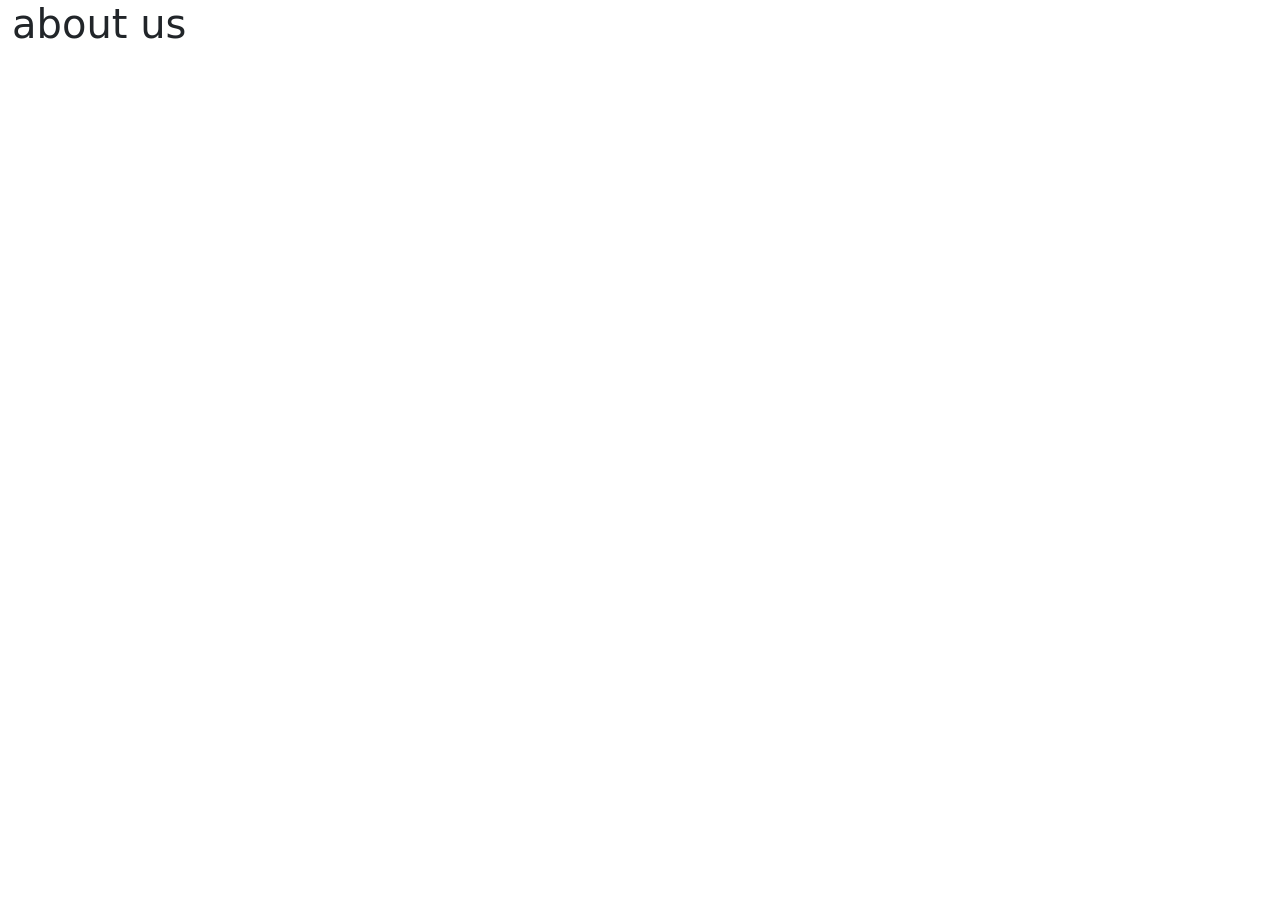
==== about.html @ 3131c7ce "made header and footer components, routing implemented" ====
<!DOCTYPE html>
<html lang="en">

<head>
    <meta charset="UTF-8">
    <meta name="viewport" content="width=device-width, initial-scale=1.0">
    <title>About us</title>
    <!-- Bootstrap -->
    <link href="https://cdn.jsdelivr.net/npm/bootstrap@5.3.8/dist/css/bootstrap.min.css" rel="stylesheet"
        integrity="sha384-sRIl4kxILFvY47J16cr9ZwB07vP4J8+LH7qKQnuqkuIAvNWLzeN8tE5YBujZqJLB" crossorigin="anonymous">
    <!-- External styles -->
    <link rel="stylesheet" href="style.css">
</head>

<body data-page="about">
    <div class="root">
        <!-- Header -->
        <div id="header"></div>
        <!-- End Header -->
        <main class="container-fluid">
            <h1>about us</h1>
        </main>
        <!-- Footer -->
        <div id="footer"></div>
        <!-- End Footer -->
    </div>
    <!-- jQuery -->
    <script src="https://code.jquery.com/jquery-4.0.0.min.js"
        integrity="sha256-OaVG6prZf4v69dPg6PhVattBXkcOWQB62pdZ3ORyrao=" crossorigin="anonymous"></script>
    <!-- External script -->
    <script src="components.js"></script>
    <script src="main.js"></script>
    <!-- Bootstrap -->
    <script src="https://cdn.jsdelivr.net/npm/bootstrap@5.3.8/dist/js/bootstrap.bundle.min.js"
        integrity="sha384-FKyoEForCGlyvwx9Hj09JcYn3nv7wiPVlz7YYwJrWVcXK/BmnVDxM+D2scQbITxI"
        crossorigin="anonymous"></script>
</body>

</html>
---- style.css ----
.logo-header {
    width: 2.5rem;
}

.intro-bg {
    background: linear-gradient(
        to bottom,
        var(--bs-light) 0%,
        var(--bs-light) 50%,
        transparent 50%,
        transparent 100%
    );
}

.intro-section {
    position: relative;
    background: url('https://images.pexels.com/photos/12843342/pexels-photo-12843342.jpeg') center/cover no-repeat;
    overflow: hidden;
}

/* Ensure content stays above overlay */
.intro-section > * {
    position: relative;
    z-index: 1;
}

.call-to-action {
    position: relative;
    background: url('https://images.pexels.com/photos/12843342/pexels-photo-12843342.jpeg') center/cover no-repeat;
    overflow: hidden;
}

.call-to-action > * {
    position: relative;
    z-index: 1;
}

/* Testimonial section */
.testimonial-section {
    background: url('https://images.pexels.com/photos/26559578/pexels-photo-26559578.jpeg') center/cover no-repeat;
    position: relative;
}

.testimonial-section::before {
    content: "";
    position: absolute;
    inset: 0;
    background: rgba(0, 0, 0, 0.5);
}

.testimonial-section .container {
    position: relative;
    z-index: 1;
}

.testimonial-glass {
    max-width: 600px;
    border-radius: 16px;
    backdrop-filter: blur(15px);
    background: rgba(255,255,255,0.08);
    border: 1px solid rgba(255,255,255,0.2);
    box-shadow: 0 10px 30px rgba(0,0,0,0.2);
    transition: 0.3s ease;
}

.custom-control .carousel-control-prev-icon,
.custom-control .carousel-control-next-icon {
    filter: invert(1);
}

.carousel-indicators button {
    background-color: #ffffff;
    opacity: 0.5;
}

.carousel-indicators .active {
    opacity: 1;
}
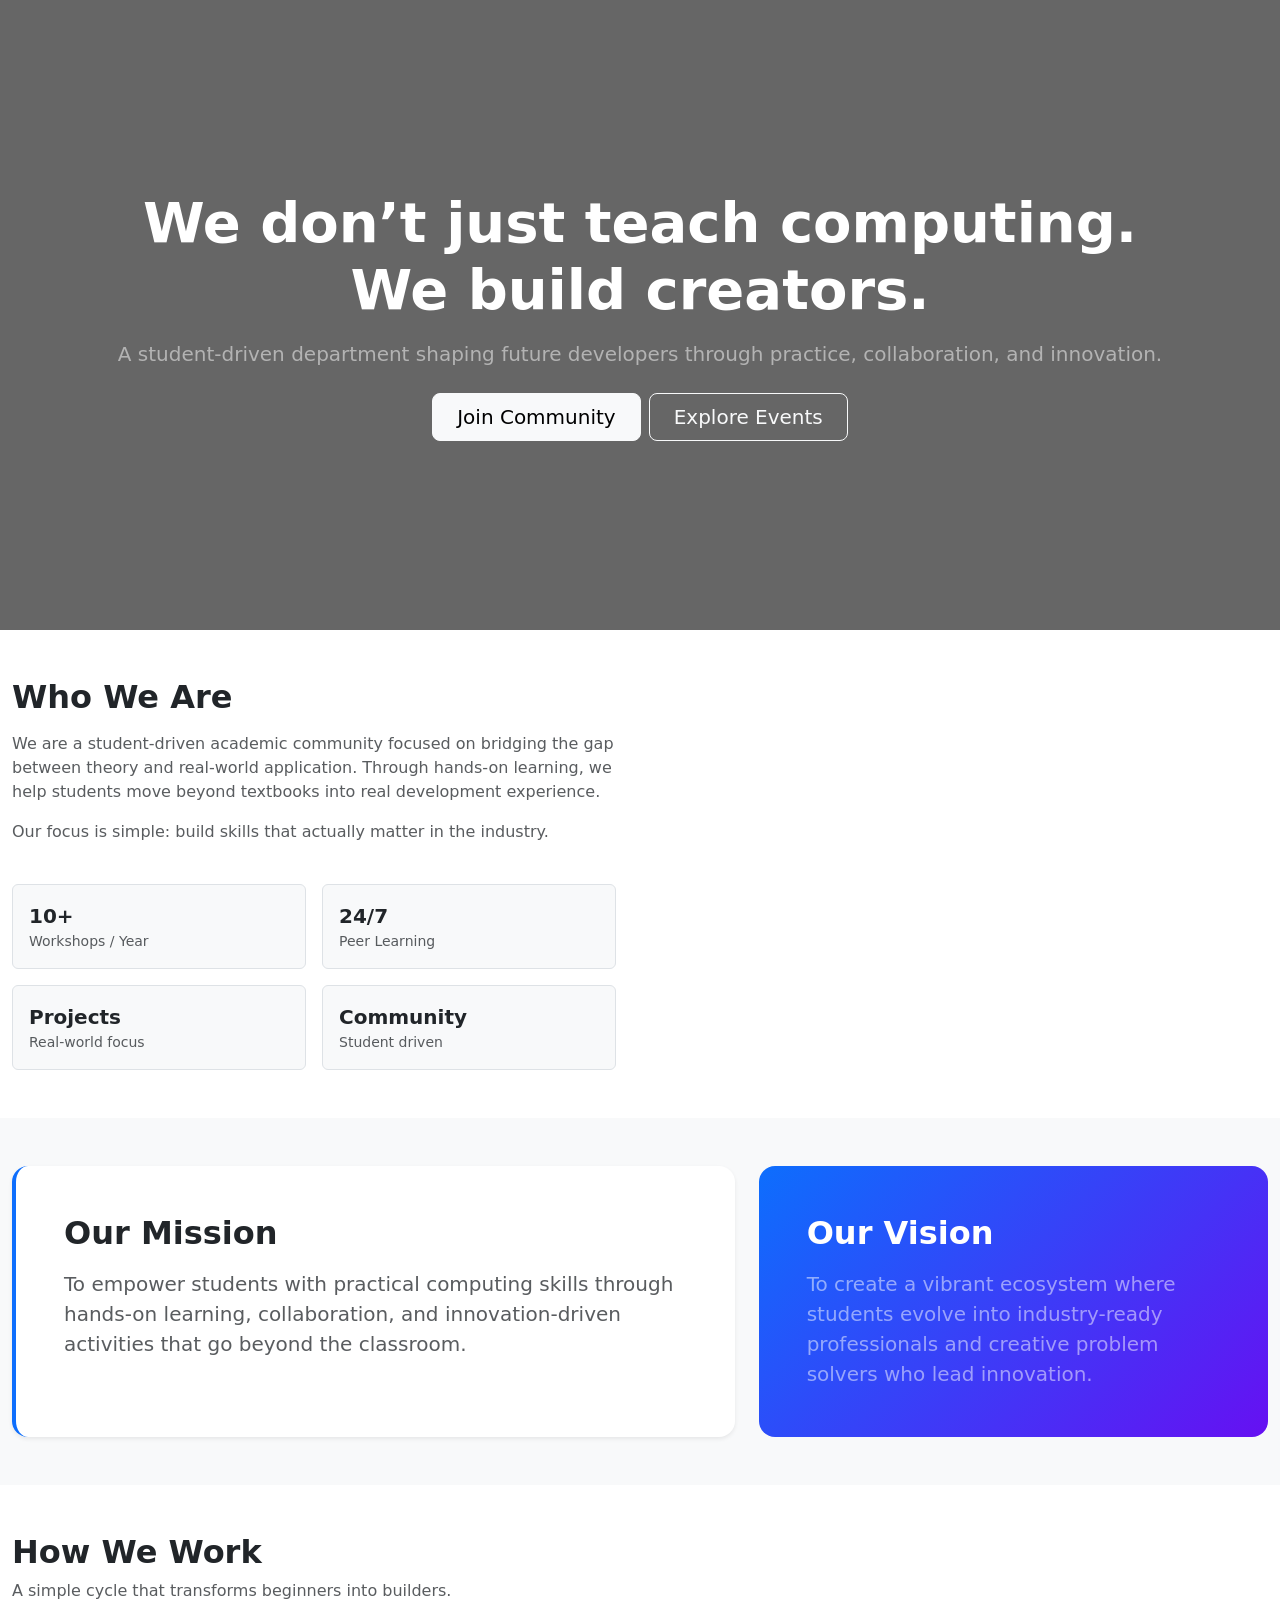
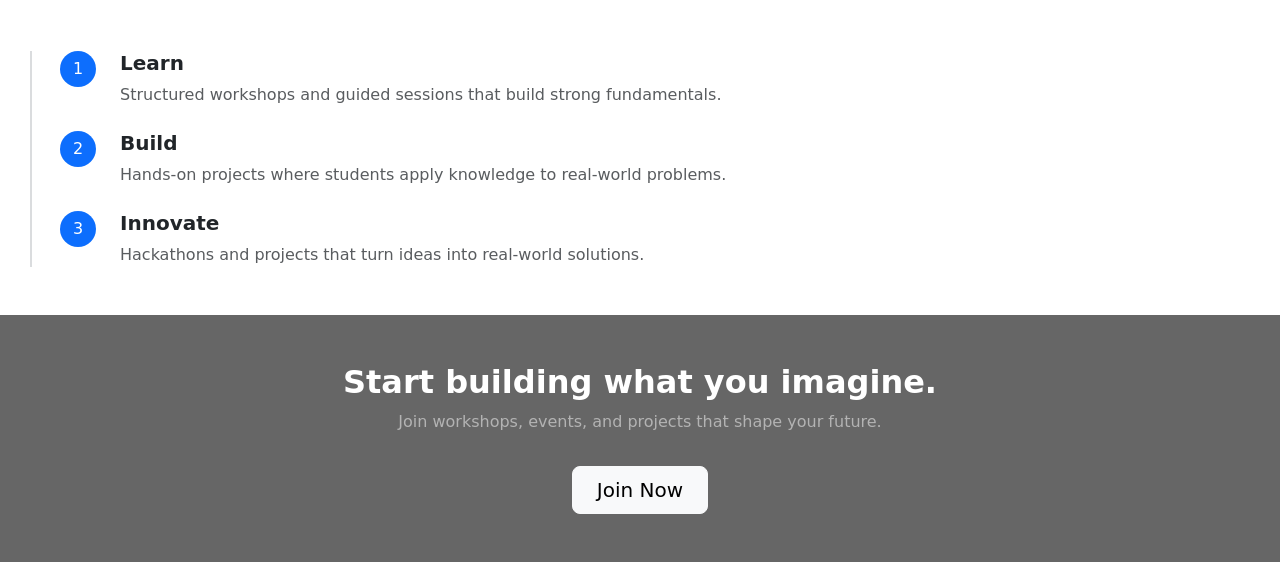
==== commit 5974ae38: "finished layouting all the pages" ====
--- a/about.html
+++ b/about.html
@@ -17,8 +17,207 @@
         <!-- Header -->
         <div id="header"></div>
         <!-- End Header -->
-        <main class="container-fluid">
-            <h1>about us</h1>
+        <main class="container-fluid p-0">
+
+            <section class="page-hero text-white d-flex align-items-center">
+                <div class="container-fluid text-center py-5">
+
+                    <h1 class="display-4 fw-bold">
+                        We don’t just teach computing.<br>
+                        We build creators.
+                    </h1>
+
+                    <p class="lead text-white-50 mt-3">
+                        A student-driven department shaping future developers through practice, collaboration, and
+                        innovation.
+                    </p>
+
+                    <div class="mt-4 d-flex flex-column flex-sm-row justify-content-center gap-2">
+                        <a href="join.html" class="btn btn-light btn-lg px-4">Join Community</a>
+                        <a href="events.html" class="btn btn-outline-light btn-lg px-4">Explore Events</a>
+                    </div>
+
+                </div>
+            </section>
+
+            <section class="container-fluid py-5">
+
+                <div class="row align-items-center g-5">
+
+                    <div class="col-md-6">
+
+                        <h2 class="fw-bold mb-3">Who We Are</h2>
+
+                        <p class="text-body-secondary">
+                            We are a student-driven academic community focused on bridging the gap between theory and
+                            real-world
+                            application.
+                            Through hands-on learning, we help students move beyond textbooks into real development
+                            experience.
+                        </p>
+
+                        <p class="text-body-secondary">
+                            Our focus is simple: build skills that actually matter in the industry.
+                        </p>
+
+                        <div class="row g-3 mt-4">
+
+                            <div class="col-6">
+                                <div class="p-3 bg-light border rounded">
+                                    <div class="fw-bold fs-5">10+</div>
+                                    <div class="small text-body-secondary">Workshops / Year</div>
+                                </div>
+                            </div>
+
+                            <div class="col-6">
+                                <div class="p-3 bg-light border rounded">
+                                    <div class="fw-bold fs-5">24/7</div>
+                                    <div class="small text-body-secondary">Peer Learning</div>
+                                </div>
+                            </div>
+
+                            <div class="col-6">
+                                <div class="p-3 bg-light border rounded">
+                                    <div class="fw-bold fs-5">Projects</div>
+                                    <div class="small text-body-secondary">Real-world focus</div>
+                                </div>
+                            </div>
+
+                            <div class="col-6">
+                                <div class="p-3 bg-light border rounded">
+                                    <div class="fw-bold fs-5">Community</div>
+                                    <div class="small text-body-secondary">Student driven</div>
+                                </div>
+                            </div>
+
+                        </div>
+
+                    </div>
+
+                    <div class="col-md-6 text-center">
+                        <img src="https://images.pexels.com/photos/11121324/pexels-photo-11121324.jpeg"
+                            class="img-fluid rounded shadow" alt="">
+                    </div>
+
+                </div>
+
+            </section>
+
+            <section class="py-5 container-fluid bg-light">
+
+                <div class="row g-4 align-items-stretch">
+
+                    <div class="col-md-7">
+                        <div class="p-5 bg-white shadow-sm rounded-4 h-100 border-start border-4 border-primary">
+                            <h2 class="fw-bold mb-3">Our Mission</h2>
+                            <p class="text-body-secondary mb-0 fs-5">
+                                To empower students with practical computing skills through hands-on learning,
+                                collaboration, and innovation-driven activities that go beyond the classroom.
+                            </p>
+                        </div>
+                    </div>
+
+                    <div class="col-md-5">
+                        <div class="p-5 h-100 rounded-4 text-white"
+                            style="background: linear-gradient(135deg,#0d6efd,#6610f2);">
+
+                            <h2 class="fw-bold mb-3">Our Vision</h2>
+                            <p class="text-white-50 mb-0 fs-5">
+                                To create a vibrant ecosystem where students evolve into industry-ready professionals
+                                and creative problem solvers who lead innovation.
+                            </p>
+
+                        </div>
+                    </div>
+
+                </div>
+
+            </section>
+
+            <section class="py-5 container-fluid">
+
+                <div class="mb-5">
+                    <h2 class="fw-bold">How We Work</h2>
+                    <p class="text-body-secondary">A simple cycle that transforms beginners into builders.</p>
+                </div>
+
+                <div class="position-relative ps-5">
+
+                    <!-- vertical line -->
+                    <div class="position-absolute top-0 bottom-0 bg-secondary opacity-25"
+                        style="left: 18px; width: 2px; z-index: 0;">
+                    </div>
+
+                    <!-- Step 1 -->
+                    <div class="d-flex mb-4 position-relative" style="z-index: 1;">
+                        <div class="me-4">
+                            <div class="rounded-circle bg-primary text-white d-flex align-items-center justify-content-center"
+                                style="width:36px;height:36px;">
+                                1
+                            </div>
+                        </div>
+                        <div>
+                            <h5 class="fw-bold">Learn</h5>
+                            <p class="text-body-secondary mb-0">
+                                Structured workshops and guided sessions that build strong fundamentals.
+                            </p>
+                        </div>
+                    </div>
+
+                    <!-- Step 2 -->
+                    <div class="d-flex mb-4 position-relative" style="z-index: 1;">
+                        <div class="me-4">
+                            <div class="rounded-circle bg-primary text-white d-flex align-items-center justify-content-center"
+                                style="width:36px;height:36px;">
+                                2
+                            </div>
+                        </div>
+                        <div>
+                            <h5 class="fw-bold">Build</h5>
+                            <p class="text-body-secondary mb-0">
+                                Hands-on projects where students apply knowledge to real-world problems.
+                            </p>
+                        </div>
+                    </div>
+
+                    <!-- Step 3 -->
+                    <div class="d-flex position-relative" style="z-index: 1;">
+                        <div class="me-4">
+                            <div class="rounded-circle bg-primary text-white d-flex align-items-center justify-content-center"
+                                style="width:36px;height:36px;">
+                                3
+                            </div>
+                        </div>
+                        <div>
+                            <h5 class="fw-bold">Innovate</h5>
+                            <p class="text-body-secondary mb-0">
+                                Hackathons and projects that turn ideas into real-world solutions.
+                            </p>
+                        </div>
+                    </div>
+
+                </div>
+
+            </section>
+
+            <section class="about-cta text-white text-center d-flex align-items-center">
+
+                <div class="container-fluid py-5">
+
+                    <h2 class="fw-bold">Start building what you imagine.</h2>
+
+                    <p class="text-white-50">
+                        Join workshops, events, and projects that shape your future.
+                    </p>
+
+                    <a href="join.html" class="btn btn-light btn-lg mt-3 px-4">
+                        Join Now
+                    </a>
+
+                </div>
+
+            </section>
+
         </main>
         <!-- Footer -->
         <div id="footer"></div>
--- a/style.css
+++ b/style.css
@@ -75,4 +75,131 @@
 
 .carousel-indicators .active {
     opacity: 1;
+}
+
+/* Page Hero */
+.page-hero {
+    min-height: 70vh;
+    position: relative;
+    background-attachment: fixed;
+    background-position: center;
+    background-size: cover;
+    background-repeat: no-repeat;
+}
+
+.page-hero::before {
+    content: "";
+    position: absolute;
+    inset: 0;
+    background-color: rgba(0,0,0,0.6);
+}
+
+.page-hero > div {
+    position: relative;
+    z-index: 1;
+}
+
+body[data-page="about"] .page-hero {
+background-image: url("https://images.pexels.com/photos/26834970/pexels-photo-26834970.jpeg");
+}
+
+body[data-page="events"] .page-hero {
+background-image: url("https://images.pexels.com/photos/3183150/pexels-photo-3183150.jpeg");
+}
+
+body[data-page="gallery"] .page-hero {
+background-image: url("https://images.pexels.com/photos/31085764/pexels-photo-31085764.jpeg");
+}
+
+body[data-page="contact"] .page-hero {
+background-image: url("https://images.pexels.com/photos/30901556/pexels-photo-30901556.jpeg");
+}
+
+/* CTA */
+.about-cta {
+    background: url("https://images.pexels.com/photos/26559578/pexels-photo-26559578.jpeg");
+    position: relative;
+}
+
+.about-cta::before {
+    content: "";
+    position: absolute;
+    inset: 0;
+    background: rgba(0,0,0,0.6);
+}
+
+.about-cta > div {
+    position: relative;
+    z-index: 1;
+}
+
+.w-fit {
+    min-width: fit-content;
+}
+
+.timeline::before {
+    content: "";
+    position: absolute;
+    top: 0;
+    left: 50%;
+    width: 2px;
+    height: 100%;
+    background: #dee2e6;
+    transform: translateX(-50%);
+}
+
+@media (max-width: 767.98px) {
+  .timeline::before {
+    left: 20px;
+    transform: none;
+  }
+}
+
+.timeline-dot {
+    width: 14px;
+    height: 14px;
+    background: #0d6efd;
+    border-radius: 50%;
+    border: 3px solid #fff;
+    z-index: 2;
+}
+@media (max-width: 767.98px) {
+  .timeline-dot {
+    position: relative;
+    left: 6px;
+  }
+}
+
+.timeline-img {
+  width: 100%;
+  aspect-ratio: 5/4;
+  border-radius: 24px;
+  object-fit: cover;
+}
+
+.timeline-img-sm {
+  width: 80%;
+  height: fit-content;
+  position: relative;
+  bottom: -33%;
+  left: -8%;
+  border: 6px solid #fff;
+  border-radius: 24px;
+  aspect-ratio: 5/4;
+  object-fit: cover;
+}
+
+@media (max-width: 767.98px) {
+  .timeline .row {
+    position: relative;
+  }
+
+  .timeline .col-md-2 {
+    justify-content: flex-start !important;
+    padding-left: 20px;
+  }
+
+  .timeline .col-md-5 {
+    padding-left: 60px;
+  }
 }
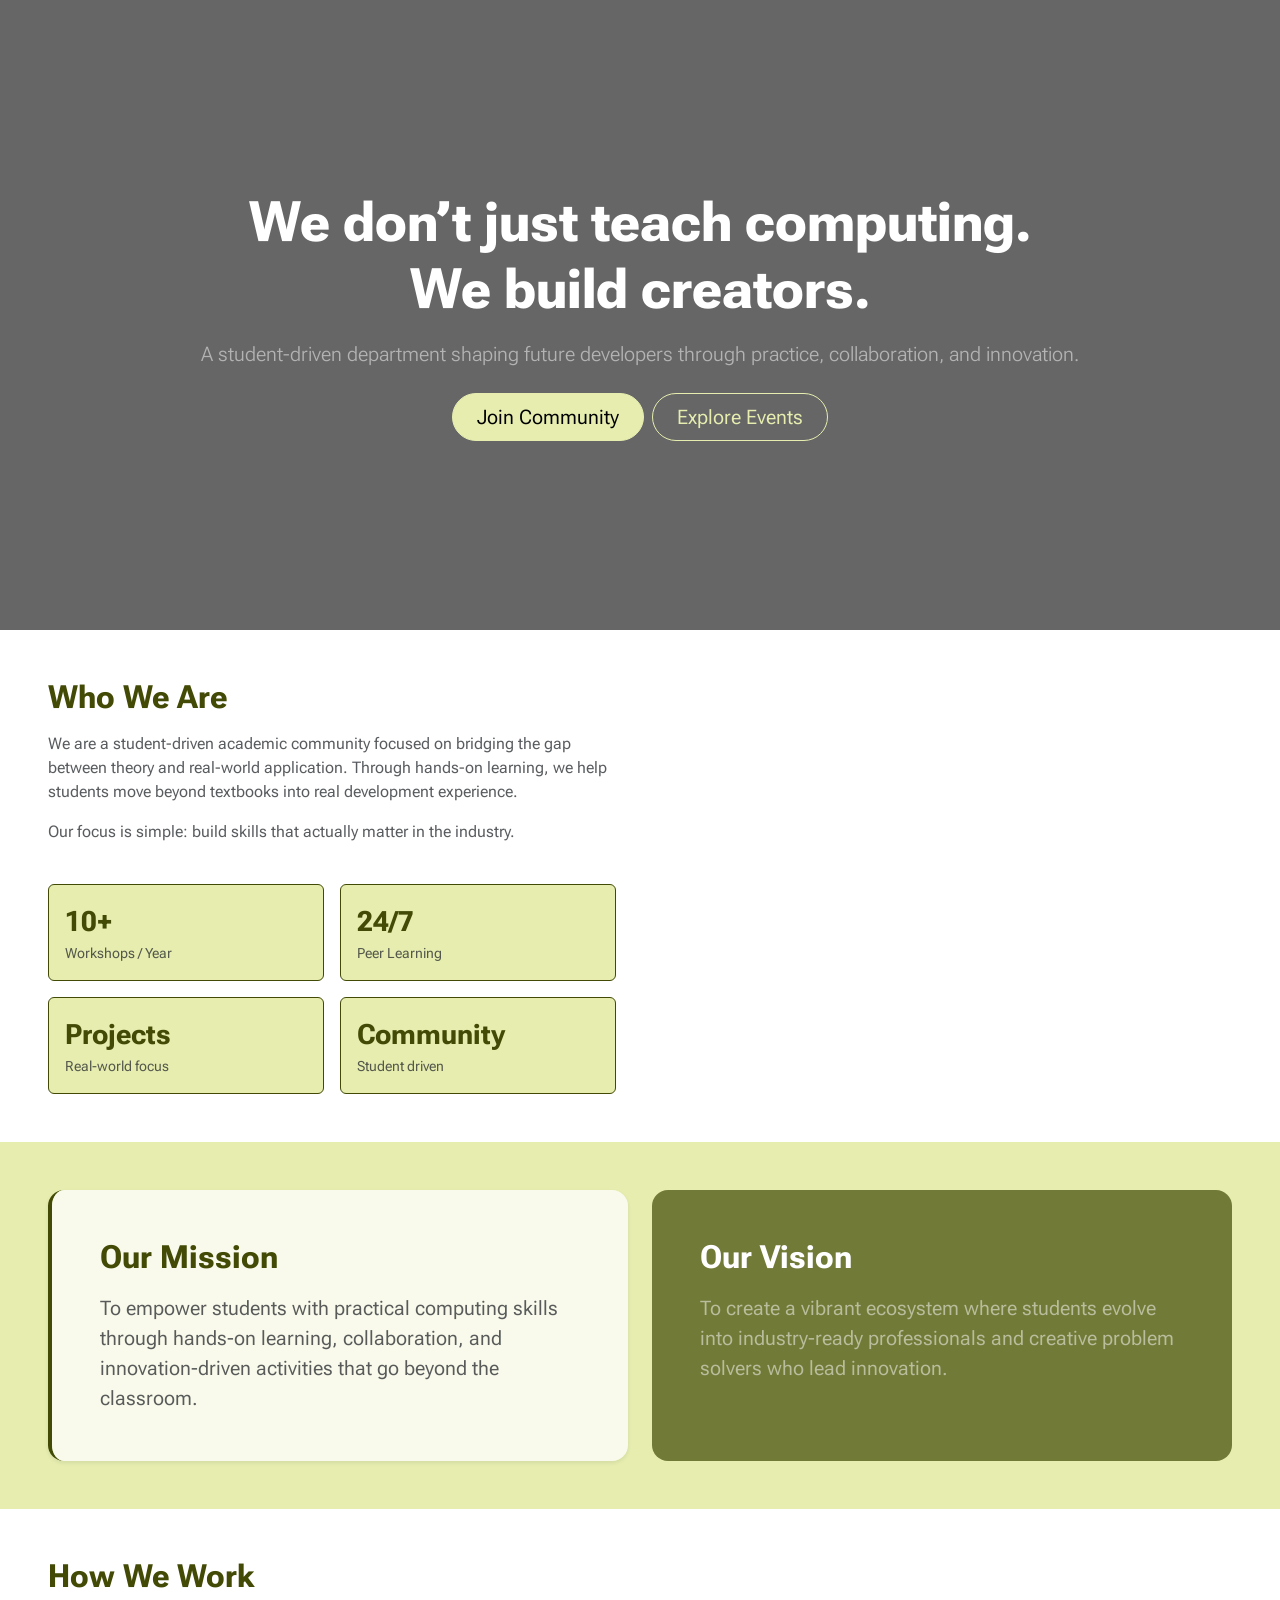
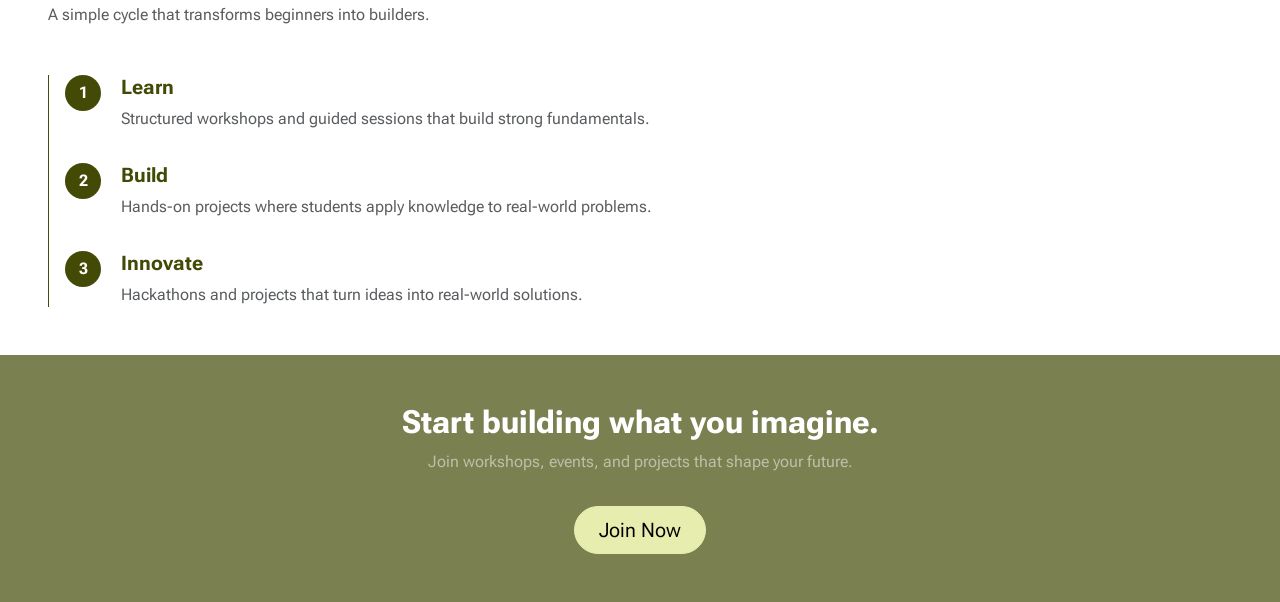
==== commit 8d998172: "full design complete" ====
--- a/about.html
+++ b/about.html
@@ -4,10 +4,19 @@
 <head>
     <meta charset="UTF-8">
     <meta name="viewport" content="width=device-width, initial-scale=1.0">
+    <link rel="icon" type="image/svg+xml" href="assets/svg/logo.svg">
     <title>About us</title>
+    <!-- Fonts -->
+    <link rel="preconnect" href="https://fonts.googleapis.com">
+    <link rel="preconnect" href="https://fonts.gstatic.com" crossorigin>
+    <link
+        href="https://fonts.googleapis.com/css2?family=Roboto+Flex:opsz,wght,XOPQ,XTRA,YOPQ,YTDE,YTFI,YTLC,YTUC@8..144,100..1000,96,468,79,-203,738,514,712&display=swap"
+        rel="stylesheet">
     <!-- Bootstrap -->
     <link href="https://cdn.jsdelivr.net/npm/bootstrap@5.3.8/dist/css/bootstrap.min.css" rel="stylesheet"
         integrity="sha384-sRIl4kxILFvY47J16cr9ZwB07vP4J8+LH7qKQnuqkuIAvNWLzeN8tE5YBujZqJLB" crossorigin="anonymous">
+    <!-- Bootstrap Icons -->
+    <link rel="stylesheet" href="https://cdn.jsdelivr.net/npm/bootstrap-icons@1.13.1/font/bootstrap-icons.min.css">
     <!-- External styles -->
     <link rel="stylesheet" href="style.css">
 </head>
@@ -19,10 +28,10 @@
         <!-- End Header -->
         <main class="container-fluid p-0">
 
-            <section class="page-hero text-white d-flex align-items-center">
-                <div class="container-fluid text-center py-5">
-
-                    <h1 class="display-4 fw-bold">
+            <section class="page-hero d-flex align-items-center">
+                <div class="container-fluid text-center p-5">
+
+                    <h1 class="display-4 fw-bold text-white">
                         We don’t just teach computing.<br>
                         We build creators.
                     </h1>
@@ -40,7 +49,7 @@
                 </div>
             </section>
 
-            <section class="container-fluid py-5">
+            <section class="container-fluid p-5">
 
                 <div class="row align-items-center g-5">
 
@@ -64,28 +73,28 @@
 
                             <div class="col-6">
                                 <div class="p-3 bg-light border rounded">
-                                    <div class="fw-bold fs-5">10+</div>
+                                    <div class="fw-bold fs-3">10+</div>
                                     <div class="small text-body-secondary">Workshops / Year</div>
                                 </div>
                             </div>
 
                             <div class="col-6">
                                 <div class="p-3 bg-light border rounded">
-                                    <div class="fw-bold fs-5">24/7</div>
+                                    <div class="fw-bold fs-3">24/7</div>
                                     <div class="small text-body-secondary">Peer Learning</div>
                                 </div>
                             </div>
 
                             <div class="col-6">
                                 <div class="p-3 bg-light border rounded">
-                                    <div class="fw-bold fs-5">Projects</div>
+                                    <div class="fw-bold fs-3">Projects</div>
                                     <div class="small text-body-secondary">Real-world focus</div>
                                 </div>
                             </div>
 
                             <div class="col-6">
                                 <div class="p-3 bg-light border rounded">
-                                    <div class="fw-bold fs-5">Community</div>
+                                    <div class="fw-bold fs-3">Community</div>
                                     <div class="small text-body-secondary">Student driven</div>
                                 </div>
                             </div>
@@ -103,12 +112,13 @@
 
             </section>
 
-            <section class="py-5 container-fluid bg-light">
+            <section class="p-5 container-fluid bg-light">
 
                 <div class="row g-4 align-items-stretch">
 
-                    <div class="col-md-7">
-                        <div class="p-5 bg-white shadow-sm rounded-4 h-100 border-start border-4 border-primary">
+                    <div class="col-md-6">
+                        <div
+                            class="p-5 bg-abs abs-secondary abs-1 shadow-sm rounded-4 h-100 border-start border-4 border-primary">
                             <h2 class="fw-bold mb-3">Our Mission</h2>
                             <p class="text-body-secondary mb-0 fs-5">
                                 To empower students with practical computing skills through hands-on learning,
@@ -117,9 +127,8 @@
                         </div>
                     </div>
 
-                    <div class="col-md-5">
-                        <div class="p-5 h-100 rounded-4 text-white"
-                            style="background: linear-gradient(135deg,#0d6efd,#6610f2);">
+                    <div class="col-md-6">
+                        <div class="p-5 h-100 rounded-4 text-white bg-abs abs-primary abs-1">
 
                             <h2 class="fw-bold mb-3">Our Vision</h2>
                             <p class="text-white-50 mb-0 fs-5">
@@ -134,83 +143,57 @@
 
             </section>
 
-            <section class="py-5 container-fluid">
+            <section class="p-5 container-fluid">
 
                 <div class="mb-5">
                     <h2 class="fw-bold">How We Work</h2>
                     <p class="text-body-secondary">A simple cycle that transforms beginners into builders.</p>
                 </div>
 
-                <div class="position-relative ps-5">
-
-                    <!-- vertical line -->
-                    <div class="position-absolute top-0 bottom-0 bg-secondary opacity-25"
-                        style="left: 18px; width: 2px; z-index: 0;">
-                    </div>
-
-                    <!-- Step 1 -->
-                    <div class="d-flex mb-4 position-relative" style="z-index: 1;">
-                        <div class="me-4">
-                            <div class="rounded-circle bg-primary text-white d-flex align-items-center justify-content-center"
-                                style="width:36px;height:36px;">
-                                1
-                            </div>
-                        </div>
+                <ul class="step-list border-start px-3">
+
+                    <li>
                         <div>
                             <h5 class="fw-bold">Learn</h5>
                             <p class="text-body-secondary mb-0">
                                 Structured workshops and guided sessions that build strong fundamentals.
                             </p>
                         </div>
-                    </div>
-
-                    <!-- Step 2 -->
-                    <div class="d-flex mb-4 position-relative" style="z-index: 1;">
-                        <div class="me-4">
-                            <div class="rounded-circle bg-primary text-white d-flex align-items-center justify-content-center"
-                                style="width:36px;height:36px;">
-                                2
-                            </div>
-                        </div>
+                    </li>
+
+                    <li>
                         <div>
                             <h5 class="fw-bold">Build</h5>
                             <p class="text-body-secondary mb-0">
                                 Hands-on projects where students apply knowledge to real-world problems.
                             </p>
                         </div>
-                    </div>
-
-                    <!-- Step 3 -->
-                    <div class="d-flex position-relative" style="z-index: 1;">
-                        <div class="me-4">
-                            <div class="rounded-circle bg-primary text-white d-flex align-items-center justify-content-center"
-                                style="width:36px;height:36px;">
-                                3
-                            </div>
-                        </div>
+                    </li>
+
+                    <li>
                         <div>
                             <h5 class="fw-bold">Innovate</h5>
                             <p class="text-body-secondary mb-0">
                                 Hackathons and projects that turn ideas into real-world solutions.
                             </p>
                         </div>
-                    </div>
-
-                </div>
-
-            </section>
-
-            <section class="about-cta text-white text-center d-flex align-items-center">
+                    </li>
+
+                </ul>
+
+            </section>
+
+            <section class="bg-abs abs-primary abs-2 text-white text-center d-flex align-items-center">
 
                 <div class="container-fluid py-5">
 
-                    <h2 class="fw-bold">Start building what you imagine.</h2>
+                    <h2 class="fw-bold text-white">Start building what you imagine.</h2>
 
                     <p class="text-white-50">
                         Join workshops, events, and projects that shape your future.
                     </p>
 
-                    <a href="join.html" class="btn btn-light btn-lg mt-3 px-4">
+                    <a href="#" class="btn btn-light btn-lg mt-3 px-4">
                         Join Now
                     </a>
 
--- a/style.css
+++ b/style.css
@@ -1,8 +1,213 @@
-.logo-header {
+
+:root {
+  --bs-primary: #424a06;
+  --bs-primary-rgb: 66, 74, 6;
+  --bs-light: #e6edaf;
+  --bs-light-rgb: 230, 237, 175;
+  --bs-bg-opacity: 1;
+  --bs-border-color: var(--bs-primary)
+}
+
+* {
+    font-family: "Roboto Flex", sans-serif;
+    color: var(--bs-primary);
+}
+
+/* OVERRIDE */
+
+/* Layout */
+
+.container-fluid {
+    padding: 0;
+}
+
+/* Button */
+
+.btn {
+    border-radius: 300px;
+}
+
+.btn-text-primary {
+    color: var(--bs-primary);
+}
+
+.btn-primary {
+  --bs-btn-bg: var(--bs-primary);
+  --bs-btn-border-color: var(--bs-primary);
+}
+
+.btn-primary:hover {
+  --bs-btn-hover-bg: #1b1f01;
+  --bs-btn-hover-border-color: #1b1f01;
+}
+
+.btn-light {
+  --bs-btn-bg: var(--bs-light);
+  --bs-btn-border-color: var(--bs-light);
+}
+
+.btn-light:hover {
+  --bs-btn-hover-bg: #c3cb89;
+  --bs-btn-hover-border-color: #c3cb89;
+}
+
+.btn-outline-light {
+  --bs-btn-color: var(--bs-light);
+  --bs-btn-border-color: var(--bs-light);
+}
+
+.btn-outline-light:hover {
+  --bs-btn-hover-bg: var(--bs-light);
+  --bs-btn-hover-border-color: var(--bs-light);
+}
+
+/* Badge */
+
+.badge {
+    display: inline;
+    width: fit-content;
+    border-radius: 10px;
+}
+
+.badge-outline-primary {
+    background-color: transparent;
+    border: 1px solid var(--bs-primary);
+    color: var(--bs-primary);
+}
+
+
+/* Navigation */
+
+.nav-link {
+    color: var(--bs-primary);
+    display: inline;
+}
+
+.navbar-nav .nav-link {
+    padding: 0px !important;
+    margin: 0px 12px 0px 12px;
+    color: var(--bs-primary);
+}
+
+.navbar-nav .nav-link.active {
+    font-weight: 700;
+    --bs-navbar-active-color: var(--bs-primary) !important;
+    border-bottom: 2px solid var(--bs-primary); 
+}
+
+.nav-link:hover {
+    border-bottom: 2px solid var(--bs-primary);
+}
+
+/* Tabs */
+
+.nav-pills .nav-link.active, .nav-pills .show > .nav-link {
+  --bs-border-color: var(--bs-primary);
+  --bs-nav-pills-link-active-bg: var(--bs-primary);
+}
+
+.nav-link:focus, .nav-link:hover {
+  color: var(--bs-primary);
+}
+
+/* CUSTOM */
+
+/* Logo */
+
+.logo {
     width: 2.5rem;
-}
-
-.intro-bg {
+    color: var(--bs-primary);
+}
+
+/* Page Hero */
+.page-hero {
+    min-height: 70vh;
+    position: relative;
+    background-attachment: fixed;
+    background-position: center;
+    background-size: cover;
+    background-repeat: no-repeat;
+}
+
+.page-hero::before {
+    content: "";
+    position: absolute;
+    inset: 0;
+    background-color: rgba(0,0,0,0.6);
+}
+
+.page-hero > div {
+    position: relative;
+    z-index: 1;
+}
+
+body[data-page="home"] .page-hero {
+    background-image: url("https://images.pexels.com/photos/6914649/pexels-photo-6914649.jpeg");
+}
+
+body[data-page="about"] .page-hero {
+    background-image: url("https://images.pexels.com/photos/26834970/pexels-photo-26834970.jpeg");
+}
+
+body[data-page="events"] .page-hero {
+    background-image: url("https://images.pexels.com/photos/3183150/pexels-photo-3183150.jpeg");
+}
+
+body[data-page="gallery"] .page-hero {
+    background-image: url("https://images.pexels.com/photos/31085764/pexels-photo-31085764.jpeg");
+}
+
+body[data-page="contact"] .page-hero {
+background-image: url("https://images.pexels.com/photos/30901556/pexels-photo-30901556.jpeg");
+}
+
+/* Background */
+
+.bg-abs {
+    position: relative;
+    overflow: hidden;
+}
+
+.bg-abs > * {
+    position: relative;
+    z-index: 1;
+}
+
+.bg-abs::before {
+    content: "";
+    position: absolute;
+    inset: 0;
+}
+
+.abs-primary::before {
+    background: rgba(var(--bs-primary-rgb), 0.7);
+}
+
+.abs-secondary::before {
+    background: rgba(255, 255, 255, 0.75);
+}
+
+.abs-1 {
+    background: url('https://images.pexels.com/photos/12843342/pexels-photo-12843342.jpeg') center/cover no-repeat;
+}
+
+.abs-2 {
+    background: url('https://images.pexels.com/photos/26559578/pexels-photo-26559578.jpeg') center/cover no-repeat;
+}
+
+.bg-glass {
+    max-width: 600px;
+    border-radius: 16px;
+    backdrop-filter: blur(15px);
+    background: rgba(255,255,255,0.08);
+    border: 1px solid rgba(255,255,255,0.2);
+    box-shadow: 0 10px 30px rgba(0,0,0,0.2);
+    transition: 0.3s ease;
+}
+
+/* Banner */
+
+.banner-bg {
     background: linear-gradient(
         to bottom,
         var(--bs-light) 0%,
@@ -12,60 +217,39 @@
     );
 }
 
-.intro-section {
-    position: relative;
-    background: url('https://images.pexels.com/photos/12843342/pexels-photo-12843342.jpeg') center/cover no-repeat;
-    overflow: hidden;
-}
-
-/* Ensure content stays above overlay */
-.intro-section > * {
-    position: relative;
-    z-index: 1;
-}
-
-.call-to-action {
-    position: relative;
-    background: url('https://images.pexels.com/photos/12843342/pexels-photo-12843342.jpeg') center/cover no-repeat;
-    overflow: hidden;
-}
-
-.call-to-action > * {
-    position: relative;
-    z-index: 1;
-}
-
-/* Testimonial section */
-.testimonial-section {
-    background: url('https://images.pexels.com/photos/26559578/pexels-photo-26559578.jpeg') center/cover no-repeat;
-    position: relative;
-}
-
-.testimonial-section::before {
-    content: "";
-    position: absolute;
-    inset: 0;
-    background: rgba(0, 0, 0, 0.5);
-}
-
-.testimonial-section .container {
-    position: relative;
-    z-index: 1;
-}
-
-.testimonial-glass {
-    max-width: 600px;
-    border-radius: 16px;
-    backdrop-filter: blur(15px);
-    background: rgba(255,255,255,0.08);
-    border: 1px solid rgba(255,255,255,0.2);
-    box-shadow: 0 10px 30px rgba(0,0,0,0.2);
-    transition: 0.3s ease;
+/* Testimonials */
+
+.carousel {
+  max-width: 600px;  
 }
 
 .custom-control .carousel-control-prev-icon,
 .custom-control .carousel-control-next-icon {
-    filter: invert(1);
+    filter: invert();
+}
+
+.carousel-control-next, .carousel-control-prev {
+    top: 50%;
+    transform: translateY(-50%);
+    width: 2rem;
+    height: 2rem;
+    border-radius: 1rem;
+    background: var(--bs-light);
+    padding: 0.4rem;
+    margin: 0 -0.5rem;
+    opacity: 1;
+}
+
+.carousel-control-next {
+  right: -36px;
+}
+
+.carousel-control-prev {
+  left: -36px;
+}
+
+.carousel-indicators {
+  bottom: -50px;
 }
 
 .carousel-indicators button {
@@ -77,65 +261,50 @@
     opacity: 1;
 }
 
-/* Page Hero */
-.page-hero {
-    min-height: 70vh;
-    position: relative;
-    background-attachment: fixed;
-    background-position: center;
-    background-size: cover;
-    background-repeat: no-repeat;
-}
-
-.page-hero::before {
-    content: "";
-    position: absolute;
-    inset: 0;
-    background-color: rgba(0,0,0,0.6);
-}
-
-.page-hero > div {
-    position: relative;
-    z-index: 1;
-}
-
-body[data-page="about"] .page-hero {
-background-image: url("https://images.pexels.com/photos/26834970/pexels-photo-26834970.jpeg");
-}
-
-body[data-page="events"] .page-hero {
-background-image: url("https://images.pexels.com/photos/3183150/pexels-photo-3183150.jpeg");
-}
-
-body[data-page="gallery"] .page-hero {
-background-image: url("https://images.pexels.com/photos/31085764/pexels-photo-31085764.jpeg");
-}
-
-body[data-page="contact"] .page-hero {
-background-image: url("https://images.pexels.com/photos/30901556/pexels-photo-30901556.jpeg");
-}
-
-/* CTA */
-.about-cta {
-    background: url("https://images.pexels.com/photos/26559578/pexels-photo-26559578.jpeg");
-    position: relative;
-}
-
-.about-cta::before {
-    content: "";
-    position: absolute;
-    inset: 0;
-    background: rgba(0,0,0,0.6);
-}
-
-.about-cta > div {
-    position: relative;
-    z-index: 1;
-}
-
-.w-fit {
-    min-width: fit-content;
-}
+/* Step List */
+
+.step-list {
+    list-style: decimal;
+    padding-left: 0;
+    margin: 0;
+}
+
+.step-list li {
+    list-style-position: inside;
+    margin-bottom: 2rem;
+    padding-left: 0;
+}
+
+.step-list li:last-child {
+    margin-bottom: 0;
+}
+
+.step-list li::marker {
+    font-size: 0;
+}
+
+.step-list li::before {
+    content: counter(list-item);
+    display: inline-flex;
+    align-items: center;
+    justify-content: center;
+    width: 36px;
+    height: 36px;
+    margin-right: 1rem;
+    border-radius: 50%;
+    background: var(--bs-primary);
+    color: #fff;
+    font-weight: 700;
+    vertical-align: top;
+}
+
+.step-list li > div {
+    display: inline-block;
+    width: calc(100% - 56px);
+    vertical-align: top;
+}
+
+/* Timeline */
 
 .timeline::before {
     content: "";
@@ -144,7 +313,7 @@
     left: 50%;
     width: 2px;
     height: 100%;
-    background: #dee2e6;
+    background: var(--bs-light);
     transform: translateX(-50%);
 }
 
@@ -156,17 +325,17 @@
 }
 
 .timeline-dot {
-    width: 14px;
-    height: 14px;
-    background: #0d6efd;
+    width:24px;
+    height:24px;
+    background: var(--bs-primary);
     border-radius: 50%;
-    border: 3px solid #fff;
+    border: 3px solid var(--bs-light);
     z-index: 2;
 }
 @media (max-width: 767.98px) {
   .timeline-dot {
     position: relative;
-    left: 6px;
+    left: 1px;
   }
 }
 
@@ -202,4 +371,16 @@
   .timeline .col-md-5 {
     padding-left: 60px;
   }
-}+}
+
+/* FORM ELEMENTS */
+
+input, textarea {
+    border-radius: 20px !important;
+}
+
+/* UTILITIES */
+
+.w-fit {
+    min-width: fit-content;
+}
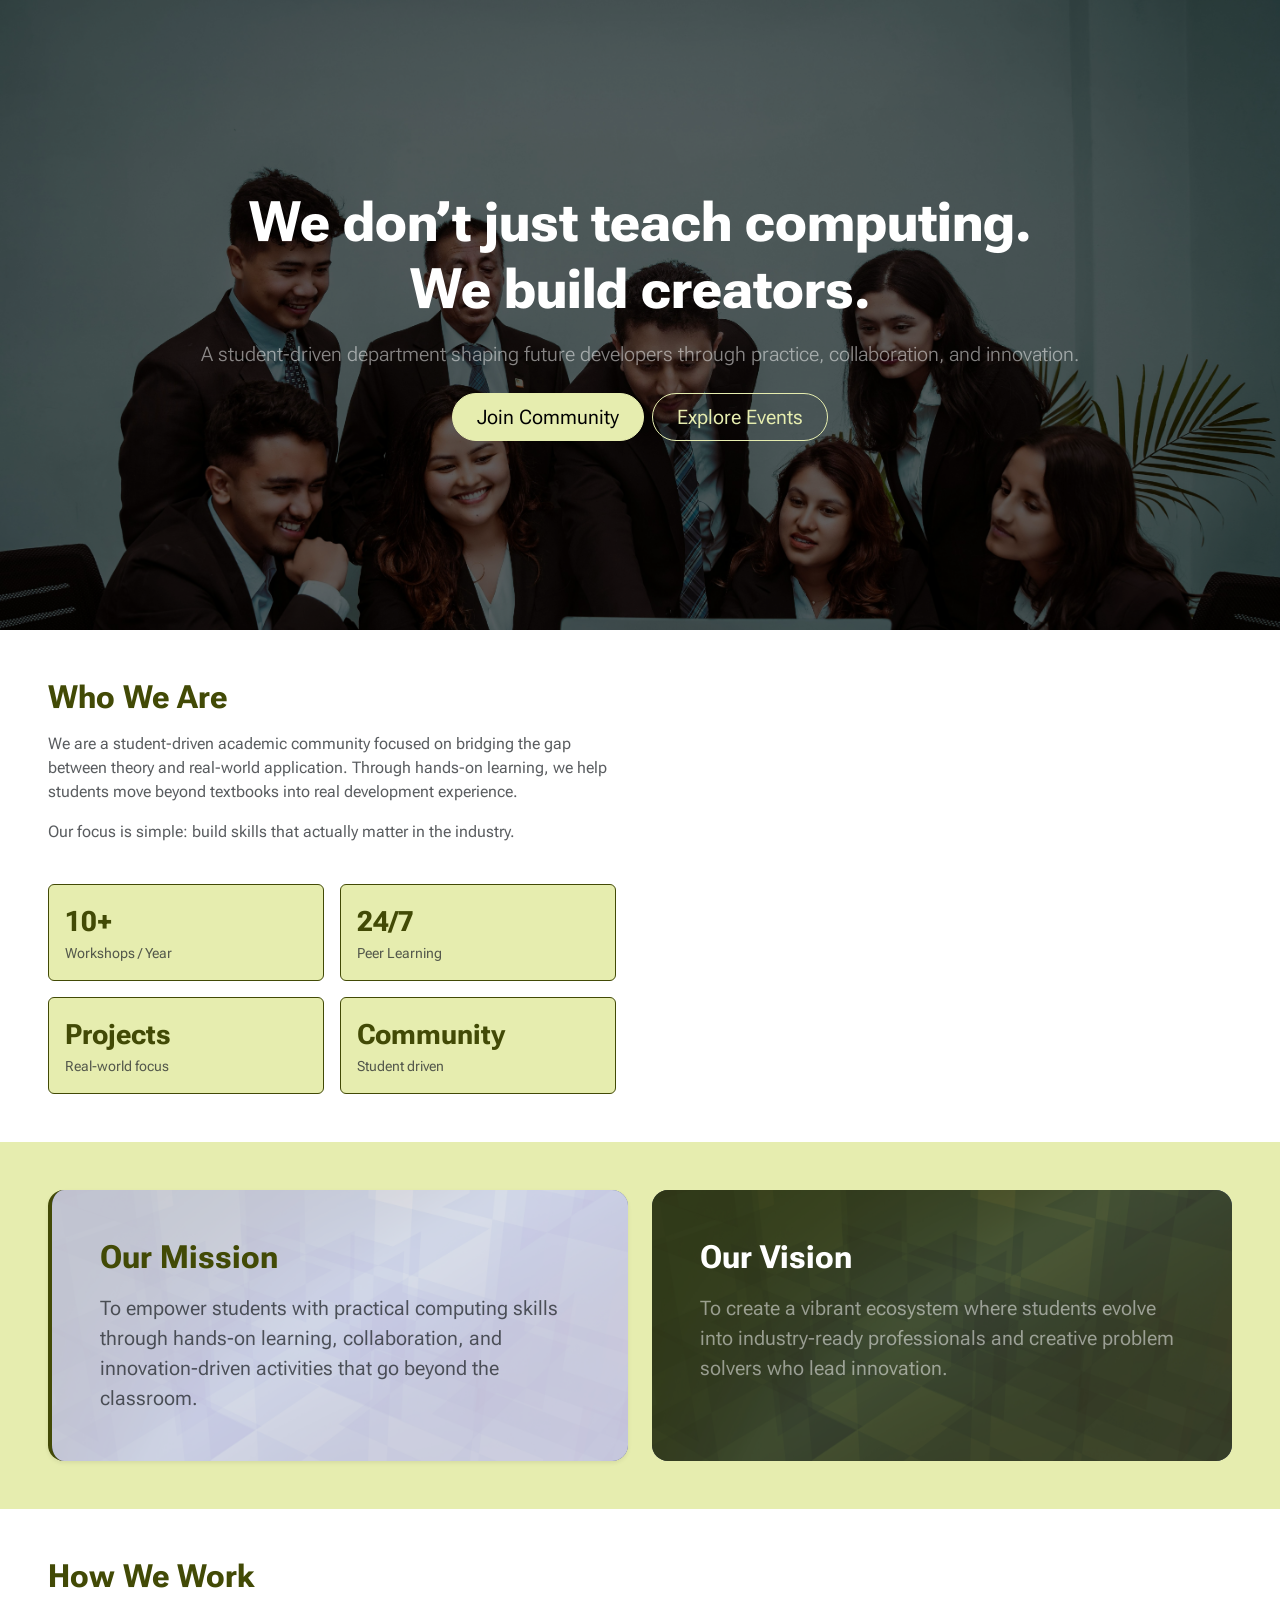
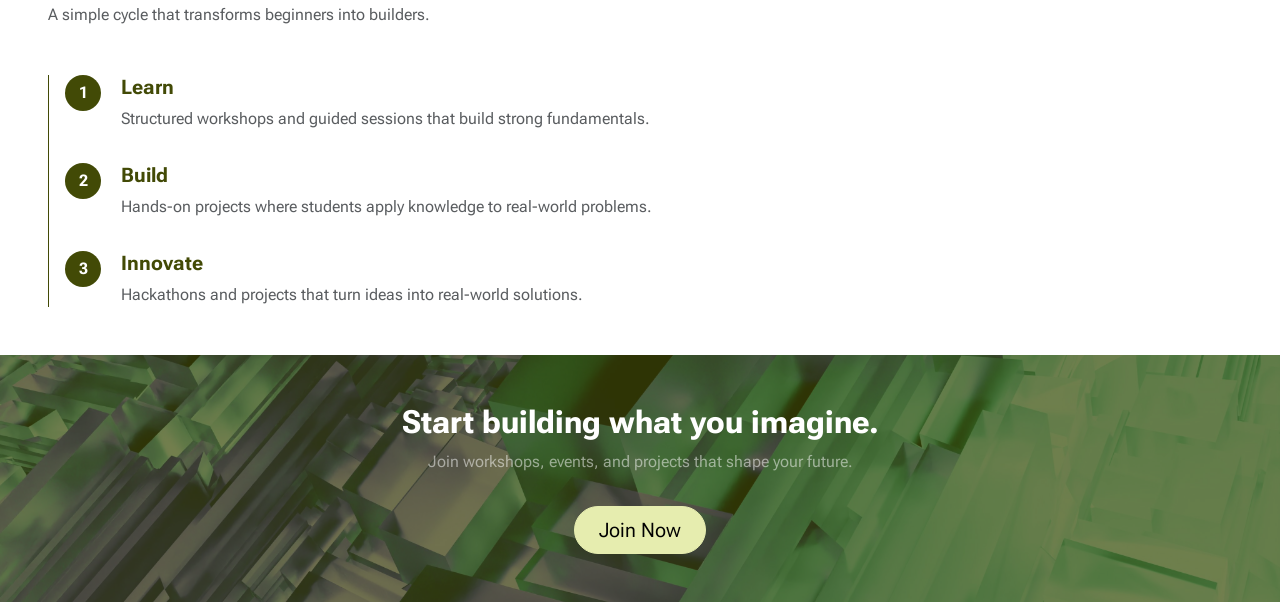
==== commit d7277859: "worked with assets" ====
--- a/about.html
+++ b/about.html
@@ -4,7 +4,7 @@
 <head>
     <meta charset="UTF-8">
     <meta name="viewport" content="width=device-width, initial-scale=1.0">
-    <link rel="icon" type="image/svg+xml" href="assets/svg/logo.svg">
+    <link rel="icon" type="image/svg+xml" href="assets/icons/favicon.svg">
     <title>About us</title>
     <!-- Fonts -->
     <link rel="preconnect" href="https://fonts.googleapis.com">
@@ -18,7 +18,7 @@
     <!-- Bootstrap Icons -->
     <link rel="stylesheet" href="https://cdn.jsdelivr.net/npm/bootstrap-icons@1.13.1/font/bootstrap-icons.min.css">
     <!-- External styles -->
-    <link rel="stylesheet" href="style.css">
+    <link rel="stylesheet" href="assets/css/style.css">
 </head>
 
 <body data-page="about">
@@ -210,8 +210,8 @@
     <script src="https://code.jquery.com/jquery-4.0.0.min.js"
         integrity="sha256-OaVG6prZf4v69dPg6PhVattBXkcOWQB62pdZ3ORyrao=" crossorigin="anonymous"></script>
     <!-- External script -->
-    <script src="components.js"></script>
-    <script src="main.js"></script>
+    <script src="assets/js/components.js"></script>
+    <script src="assets/js/main.js"></script>
     <!-- Bootstrap -->
     <script src="https://cdn.jsdelivr.net/npm/bootstrap@5.3.8/dist/js/bootstrap.bundle.min.js"
         integrity="sha384-FKyoEForCGlyvwx9Hj09JcYn3nv7wiPVlz7YYwJrWVcXK/BmnVDxM+D2scQbITxI"
--- a/assets/css/style.css
+++ b/assets/css/style.css
@@ -0,0 +1,386 @@
+
+:root {
+  --bs-primary: #424a06;
+  --bs-primary-rgb: 66, 74, 6;
+  --bs-light: #e6edaf;
+  --bs-light-rgb: 230, 237, 175;
+  --bs-bg-opacity: 1;
+  --bs-border-color: var(--bs-primary)
+}
+
+* {
+    font-family: "Roboto Flex", sans-serif;
+    color: var(--bs-primary);
+}
+
+/* OVERRIDE */
+
+/* Layout */
+
+.container-fluid {
+    padding: 0;
+}
+
+/* Button */
+
+.btn {
+    border-radius: 300px;
+}
+
+.btn-text-primary {
+    color: var(--bs-primary);
+}
+
+.btn-primary {
+  --bs-btn-bg: var(--bs-primary);
+  --bs-btn-border-color: var(--bs-primary);
+}
+
+.btn-primary:hover {
+  --bs-btn-hover-bg: #1b1f01;
+  --bs-btn-hover-border-color: #1b1f01;
+}
+
+.btn-light {
+  --bs-btn-bg: var(--bs-light);
+  --bs-btn-border-color: var(--bs-light);
+}
+
+.btn-light:hover {
+  --bs-btn-hover-bg: #c3cb89;
+  --bs-btn-hover-border-color: #c3cb89;
+}
+
+.btn-outline-light {
+  --bs-btn-color: var(--bs-light);
+  --bs-btn-border-color: var(--bs-light);
+}
+
+.btn-outline-light:hover {
+  --bs-btn-hover-bg: var(--bs-light);
+  --bs-btn-hover-border-color: var(--bs-light);
+}
+
+/* Badge */
+
+.badge {
+    display: inline;
+    width: fit-content;
+    border-radius: 10px;
+}
+
+.badge-outline-primary {
+    background-color: transparent;
+    border: 1px solid var(--bs-primary);
+    color: var(--bs-primary);
+}
+
+
+/* Navigation */
+
+.nav-link {
+    color: var(--bs-primary);
+    display: inline;
+}
+
+.navbar-nav .nav-link {
+    padding: 0px !important;
+    margin: 0px 12px 0px 12px;
+    color: var(--bs-primary);
+}
+
+.navbar-nav .nav-link.active {
+    font-weight: 700;
+    --bs-navbar-active-color: var(--bs-primary) !important;
+    border-bottom: 2px solid var(--bs-primary); 
+}
+
+.nav-link:hover {
+    border-bottom: 2px solid var(--bs-primary);
+}
+
+/* Tabs */
+
+.nav-pills .nav-link.active, .nav-pills .show > .nav-link {
+  --bs-border-color: var(--bs-primary);
+  --bs-nav-pills-link-active-bg: var(--bs-primary);
+}
+
+.nav-link:focus, .nav-link:hover {
+  color: var(--bs-primary);
+}
+
+/* CUSTOM */
+
+/* Logo */
+
+.logo {
+    width: 2.5rem;
+    color: var(--bs-primary);
+}
+
+/* Page Hero */
+.page-hero {
+    min-height: 70vh;
+    position: relative;
+    background-attachment: fixed;
+    background-position: center;
+    background-size: cover;
+    background-repeat: no-repeat;
+}
+
+.page-hero::before {
+    content: "";
+    position: absolute;
+    inset: 0;
+    background-color: rgba(0,0,0,0.6);
+}
+
+.page-hero > div {
+    position: relative;
+    z-index: 1;
+}
+
+body[data-page="home"] .page-hero {
+    background-image: url("../images/backgrounds/pexels-photo-6914649.jpeg");
+}
+
+body[data-page="about"] .page-hero {
+    background-image: url("../images/backgrounds/pexels-photo-26834970.jpeg");
+}
+
+body[data-page="events"] .page-hero {
+    background-image: url("../images/backgrounds/pexels-photo-3183150.jpeg");
+}
+
+body[data-page="gallery"] .page-hero {
+    background-image: url("../images/backgrounds/pexels-photo-31085764.jpeg");
+}
+
+body[data-page="contact"] .page-hero {
+background-image: url("../images/backgrounds/pexels-photo-30901556.jpeg");
+}
+
+/* Background */
+
+.bg-abs {
+    position: relative;
+    overflow: hidden;
+}
+
+.bg-abs > * {
+    position: relative;
+    z-index: 1;
+}
+
+.bg-abs::before {
+    content: "";
+    position: absolute;
+    inset: 0;
+}
+
+.abs-primary::before {
+    background: rgba(var(--bs-primary-rgb), 0.7);
+}
+
+.abs-secondary::before {
+    background: rgba(255, 255, 255, 0.75);
+}
+
+.abs-1 {
+    background: url('../images/backgrounds/pexels-photo-12843342.jpeg') center/cover no-repeat;
+}
+
+.abs-2 {
+    background: url('../images/backgrounds/pexels-photo-26559578.jpeg') center/cover no-repeat;
+}
+
+.bg-glass {
+    max-width: 600px;
+    border-radius: 16px;
+    backdrop-filter: blur(15px);
+    background: rgba(255,255,255,0.08);
+    border: 1px solid rgba(255,255,255,0.2);
+    box-shadow: 0 10px 30px rgba(0,0,0,0.2);
+    transition: 0.3s ease;
+}
+
+/* Banner */
+
+.banner-bg {
+    background: linear-gradient(
+        to bottom,
+        var(--bs-light) 0%,
+        var(--bs-light) 50%,
+        transparent 50%,
+        transparent 100%
+    );
+}
+
+/* Testimonials */
+
+.carousel {
+  max-width: 600px;  
+}
+
+.custom-control .carousel-control-prev-icon,
+.custom-control .carousel-control-next-icon {
+    filter: invert();
+}
+
+.carousel-control-next, .carousel-control-prev {
+    top: 50%;
+    transform: translateY(-50%);
+    width: 2rem;
+    height: 2rem;
+    border-radius: 1rem;
+    background: var(--bs-light);
+    padding: 0.4rem;
+    margin: 0 -0.5rem;
+    opacity: 1;
+}
+
+.carousel-control-next {
+  right: -36px;
+}
+
+.carousel-control-prev {
+  left: -36px;
+}
+
+.carousel-indicators {
+  bottom: -50px;
+}
+
+.carousel-indicators button {
+    background-color: #ffffff;
+    opacity: 0.5;
+}
+
+.carousel-indicators .active {
+    opacity: 1;
+}
+
+/* Step List */
+
+.step-list {
+    list-style: decimal;
+    padding-left: 0;
+    margin: 0;
+}
+
+.step-list li {
+    list-style-position: inside;
+    margin-bottom: 2rem;
+    padding-left: 0;
+}
+
+.step-list li:last-child {
+    margin-bottom: 0;
+}
+
+.step-list li::marker {
+    font-size: 0;
+}
+
+.step-list li::before {
+    content: counter(list-item);
+    display: inline-flex;
+    align-items: center;
+    justify-content: center;
+    width: 36px;
+    height: 36px;
+    margin-right: 1rem;
+    border-radius: 50%;
+    background: var(--bs-primary);
+    color: #fff;
+    font-weight: 700;
+    vertical-align: top;
+}
+
+.step-list li > div {
+    display: inline-block;
+    width: calc(100% - 56px);
+    vertical-align: top;
+}
+
+/* Timeline */
+
+.timeline::before {
+    content: "";
+    position: absolute;
+    top: 0;
+    left: 50%;
+    width: 2px;
+    height: 100%;
+    background: var(--bs-light);
+    transform: translateX(-50%);
+}
+
+@media (max-width: 767.98px) {
+  .timeline::before {
+    left: 20px;
+    transform: none;
+  }
+}
+
+.timeline-dot {
+    width:24px;
+    height:24px;
+    background: var(--bs-primary);
+    border-radius: 50%;
+    border: 3px solid var(--bs-light);
+    z-index: 2;
+}
+@media (max-width: 767.98px) {
+  .timeline-dot {
+    position: relative;
+    left: 1px;
+  }
+}
+
+.timeline-img {
+  width: 100%;
+  aspect-ratio: 5/4;
+  border-radius: 24px;
+  object-fit: cover;
+}
+
+.timeline-img-sm {
+  width: 80%;
+  height: fit-content;
+  position: relative;
+  bottom: -33%;
+  left: -8%;
+  border: 6px solid #fff;
+  border-radius: 24px;
+  aspect-ratio: 5/4;
+  object-fit: cover;
+}
+
+@media (max-width: 767.98px) {
+  .timeline .row {
+    position: relative;
+  }
+
+  .timeline .col-md-2 {
+    justify-content: flex-start !important;
+    padding-left: 20px;
+  }
+
+  .timeline .col-md-5 {
+    padding-left: 60px;
+  }
+}
+
+/* FORM ELEMENTS */
+
+input, textarea {
+    border-radius: 20px !important;
+}
+
+/* UTILITIES */
+
+.w-fit {
+    min-width: fit-content;
+}
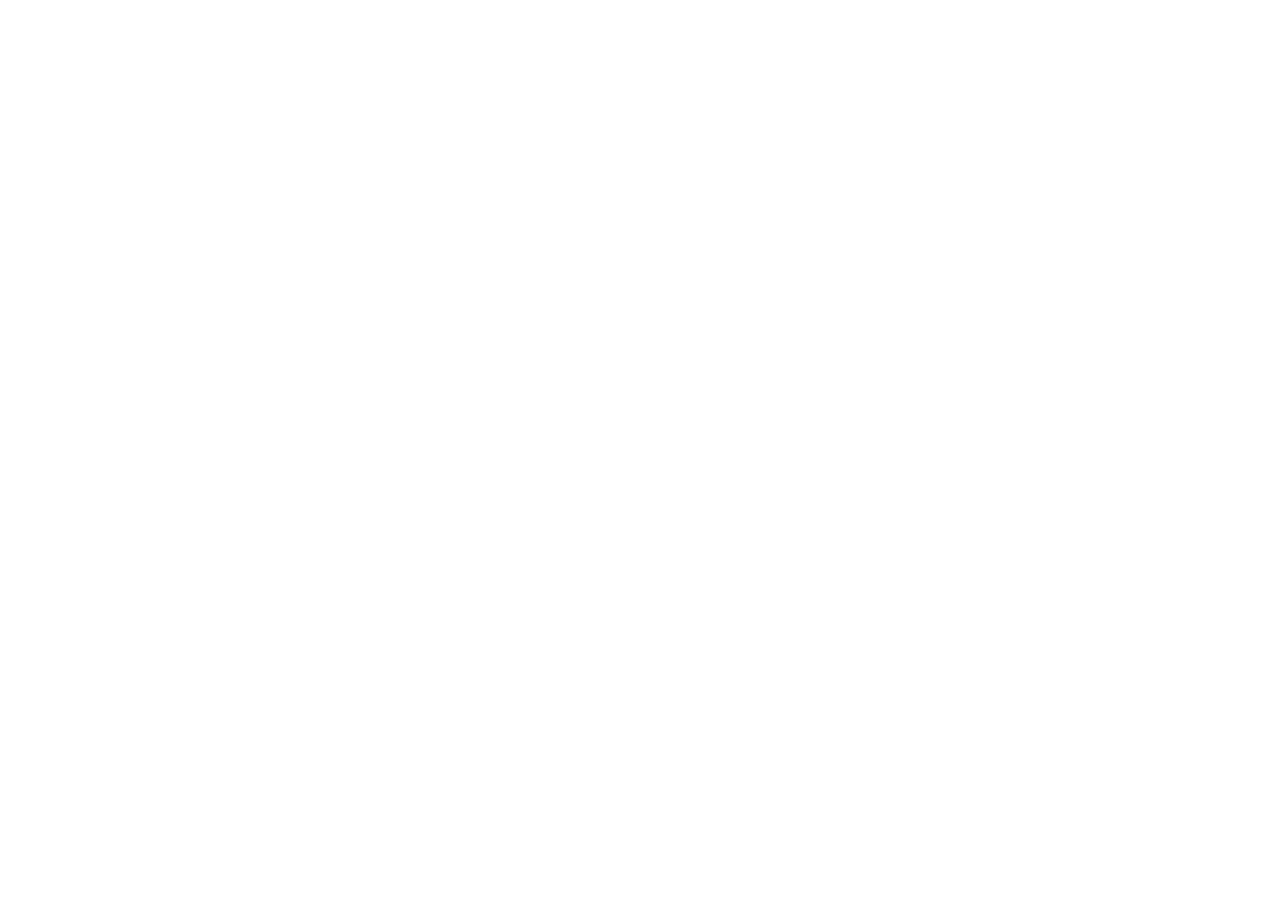
==== commit 49621f3f: "fixed page flash on loading" ====
--- a/about.html
+++ b/about.html
@@ -6,57 +6,58 @@
     <meta name="viewport" content="width=device-width, initial-scale=1.0">
     <link rel="icon" type="image/svg+xml" href="assets/icons/favicon.svg">
     <title>About us</title>
+
     <!-- Fonts -->
     <link rel="preconnect" href="https://fonts.googleapis.com">
     <link rel="preconnect" href="https://fonts.gstatic.com" crossorigin>
     <link
         href="https://fonts.googleapis.com/css2?family=Roboto+Flex:opsz,wght,XOPQ,XTRA,YOPQ,YTDE,YTFI,YTLC,YTUC@8..144,100..1000,96,468,79,-203,738,514,712&display=swap"
         rel="stylesheet">
+
     <!-- Bootstrap -->
     <link href="https://cdn.jsdelivr.net/npm/bootstrap@5.3.8/dist/css/bootstrap.min.css" rel="stylesheet"
         integrity="sha384-sRIl4kxILFvY47J16cr9ZwB07vP4J8+LH7qKQnuqkuIAvNWLzeN8tE5YBujZqJLB" crossorigin="anonymous">
+
     <!-- Bootstrap Icons -->
     <link rel="stylesheet" href="https://cdn.jsdelivr.net/npm/bootstrap-icons@1.13.1/font/bootstrap-icons.min.css">
+
     <!-- External styles -->
     <link rel="stylesheet" href="assets/css/style.css">
 </head>
 
 <body data-page="about">
-    <div class="root">
+    <div id="page-loader"></div>
+
+    <div class="root d-none">
         <!-- Header -->
         <div id="header"></div>
         <!-- End Header -->
+
         <main class="container-fluid p-0">
-
+            <!-- Hero -->
             <section class="page-hero d-flex align-items-center">
-                <div class="container-fluid text-center p-5">
-
+                <div class="container-fluid text-center p-3 p-md-5">
                     <h1 class="display-4 fw-bold text-white">
                         We don’t just teach computing.<br>
                         We build creators.
                     </h1>
-
                     <p class="lead text-white-50 mt-3">
                         A student-driven department shaping future developers through practice, collaboration, and
                         innovation.
                     </p>
-
                     <div class="mt-4 d-flex flex-column flex-sm-row justify-content-center gap-2">
                         <a href="join.html" class="btn btn-light btn-lg px-4">Join Community</a>
                         <a href="events.html" class="btn btn-outline-light btn-lg px-4">Explore Events</a>
                     </div>
-
-                </div>
-            </section>
-
-            <section class="container-fluid p-5">
-
+                </div>
+            </section>
+            <!-- End Hero -->
+
+            <!-- Who We Are -->
+            <section class="container-fluid p-3 p-md-5">
                 <div class="row align-items-center g-5">
-
                     <div class="col-md-6">
-
                         <h2 class="fw-bold mb-3">Who We Are</h2>
-
                         <p class="text-body-secondary">
                             We are a student-driven academic community focused on bridging the gap between theory and
                             real-world
@@ -64,61 +65,50 @@
                             Through hands-on learning, we help students move beyond textbooks into real development
                             experience.
                         </p>
-
                         <p class="text-body-secondary">
                             Our focus is simple: build skills that actually matter in the industry.
                         </p>
-
                         <div class="row g-3 mt-4">
-
                             <div class="col-6">
                                 <div class="p-3 bg-light border rounded">
                                     <div class="fw-bold fs-3">10+</div>
                                     <div class="small text-body-secondary">Workshops / Year</div>
                                 </div>
                             </div>
-
                             <div class="col-6">
                                 <div class="p-3 bg-light border rounded">
                                     <div class="fw-bold fs-3">24/7</div>
                                     <div class="small text-body-secondary">Peer Learning</div>
                                 </div>
                             </div>
-
                             <div class="col-6">
                                 <div class="p-3 bg-light border rounded">
                                     <div class="fw-bold fs-3">Projects</div>
                                     <div class="small text-body-secondary">Real-world focus</div>
                                 </div>
                             </div>
-
                             <div class="col-6">
                                 <div class="p-3 bg-light border rounded">
                                     <div class="fw-bold fs-3">Community</div>
                                     <div class="small text-body-secondary">Student driven</div>
                                 </div>
                             </div>
-
-                        </div>
-
-                    </div>
-
+                        </div>
+                    </div>
                     <div class="col-md-6 text-center">
                         <img src="https://images.pexels.com/photos/11121324/pexels-photo-11121324.jpeg"
                             class="img-fluid rounded shadow" alt="">
                     </div>
-
-                </div>
-
-            </section>
-
-            <section class="p-5 container-fluid bg-light">
-
+                </div>
+            </section>
+            <!-- End Who We Are -->
+
+            <!-- Mission and Vision -->
+            <section class="p-3 p-md-5 container-fluid bg-light">
                 <div class="row g-4 align-items-stretch">
-
                     <div class="col-md-6">
                         <div
-                            class="p-5 bg-abs abs-secondary abs-1 shadow-sm rounded-4 h-100 border-start border-4 border-primary">
+                            class="p-3 p-md-5 bg-abs abs-secondary abs-1 shadow-sm rounded-4 h-100 border-start border-4 border-primary">
                             <h2 class="fw-bold mb-3">Our Mission</h2>
                             <p class="text-body-secondary mb-0 fs-5">
                                 To empower students with practical computing skills through hands-on learning,
@@ -126,32 +116,26 @@
                             </p>
                         </div>
                     </div>
-
                     <div class="col-md-6">
-                        <div class="p-5 h-100 rounded-4 text-white bg-abs abs-primary abs-1">
-
+                        <div class="p-3 p-md-5 h-100 rounded-4 text-white bg-abs abs-primary abs-1">
                             <h2 class="fw-bold mb-3">Our Vision</h2>
                             <p class="text-white-50 mb-0 fs-5">
                                 To create a vibrant ecosystem where students evolve into industry-ready professionals
                                 and creative problem solvers who lead innovation.
                             </p>
-
-                        </div>
-                    </div>
-
-                </div>
-
-            </section>
-
-            <section class="p-5 container-fluid">
-
+                        </div>
+                    </div>
+                </div>
+            </section>
+            <!-- Mission and Vision -->
+
+            <!-- How We Work -->
+            <section class="p-3 p-md-5 container-fluid">
                 <div class="mb-5">
                     <h2 class="fw-bold">How We Work</h2>
                     <p class="text-body-secondary">A simple cycle that transforms beginners into builders.</p>
                 </div>
-
                 <ul class="step-list border-start px-3">
-
                     <li>
                         <div>
                             <h5 class="fw-bold">Learn</h5>
@@ -160,7 +144,6 @@
                             </p>
                         </div>
                     </li>
-
                     <li>
                         <div>
                             <h5 class="fw-bold">Build</h5>
@@ -169,7 +152,6 @@
                             </p>
                         </div>
                     </li>
-
                     <li>
                         <div>
                             <h5 class="fw-bold">Innovate</h5>
@@ -178,40 +160,38 @@
                             </p>
                         </div>
                     </li>
-
                 </ul>
-
-            </section>
-
+            </section>
+            <!-- End How We Work -->
+
+            <!-- CTA -->
             <section class="bg-abs abs-primary abs-2 text-white text-center d-flex align-items-center">
-
                 <div class="container-fluid py-5">
-
                     <h2 class="fw-bold text-white">Start building what you imagine.</h2>
-
                     <p class="text-white-50">
                         Join workshops, events, and projects that shape your future.
                     </p>
-
                     <a href="#" class="btn btn-light btn-lg mt-3 px-4">
                         Join Now
                     </a>
-
-                </div>
-
-            </section>
-
+                </div>
+            </section>
+            <!-- End CTA -->
         </main>
+
         <!-- Footer -->
         <div id="footer"></div>
         <!-- End Footer -->
     </div>
+
     <!-- jQuery -->
     <script src="https://code.jquery.com/jquery-4.0.0.min.js"
         integrity="sha256-OaVG6prZf4v69dPg6PhVattBXkcOWQB62pdZ3ORyrao=" crossorigin="anonymous"></script>
+
     <!-- External script -->
     <script src="assets/js/components.js"></script>
     <script src="assets/js/main.js"></script>
+
     <!-- Bootstrap -->
     <script src="https://cdn.jsdelivr.net/npm/bootstrap@5.3.8/dist/js/bootstrap.bundle.min.js"
         integrity="sha384-FKyoEForCGlyvwx9Hj09JcYn3nv7wiPVlz7YYwJrWVcXK/BmnVDxM+D2scQbITxI"
--- a/assets/css/style.css
+++ b/assets/css/style.css
@@ -11,6 +11,13 @@
 * {
     font-family: "Roboto Flex", sans-serif;
     color: var(--bs-primary);
+}
+
+body{
+    overflow:hidden;
+}
+body.loaded{
+    overflow:auto;
 }
 
 /* OVERRIDE */
